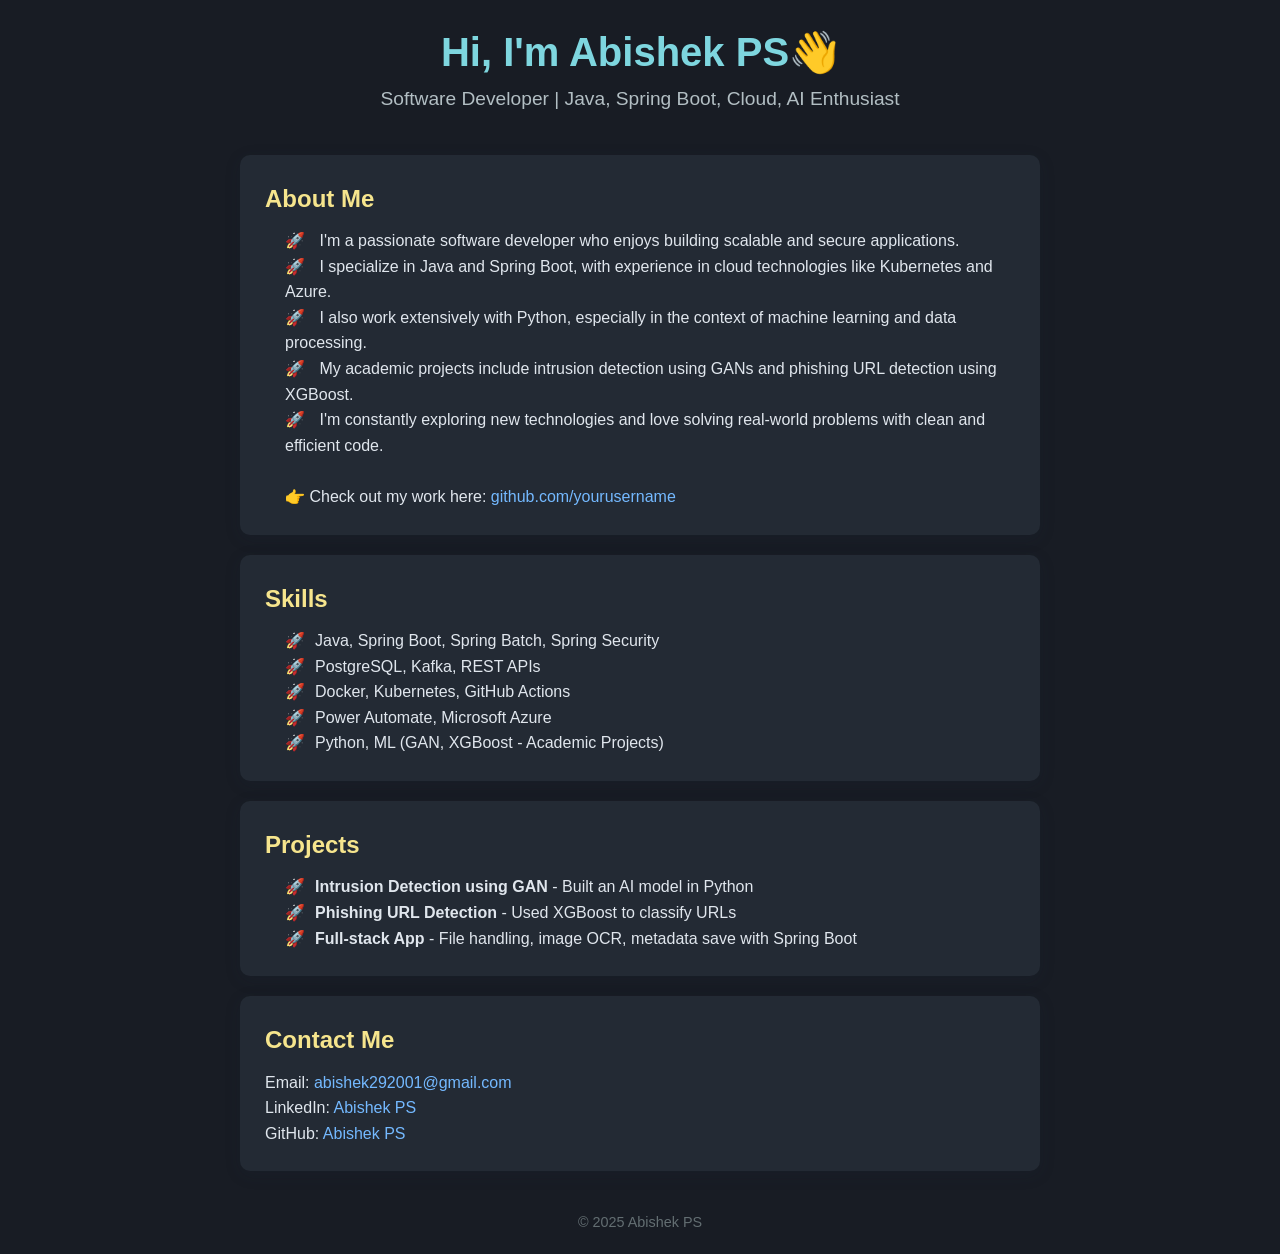
==== index.html @ 710e9ba1 "Moving to base dir" ====
<!DOCTYPE html>
<html lang="en">

<head>
	<meta charset="UTF-8" />
	<meta name="viewport" content="width=device-width, initial-scale=1.0" />
	<title>Abishek | Software Developer</title>
	<link rel="stylesheet" href="./css/styles.css" />
</head>

<body>

	<header>
		<h1>Hi, I'm Abishek PS👋</h1>
		<p>Software Developer | Java, Spring Boot, Cloud, AI Enthusiast</p>
	</header>

	<section class="about">
		<h2>About Me</h2>
		<p>
			<ul>
				<li>
					I'm a passionate software developer who enjoys building scalable and secure applications.
				</li>
				<li>
					I specialize in Java and Spring Boot, with experience in cloud technologies like Kubernetes and Azure.				
				</li>
				<li>
					I also work extensively with Python, especially in the context of machine learning and data processing.
				</li>
				<li>
					My academic projects include intrusion detection using GANs and phishing URL detection using XGBoost.
				</li>
				<li>
					I'm constantly exploring new technologies and love solving real-world problems with clean and efficient code.
				</li>
				<br>
				👉 Check out my work here:
				<a href="https://github.com/yourusername" target="_blank">github.com/yourusername</a>
			</ul>
		</p>
	</section>

	<section class="skills">
		<h2>Skills</h2>
		<ul>
			<li>Java, Spring Boot, Spring Batch, Spring Security</li>
			<li>PostgreSQL, Kafka, REST APIs</li>
			<li>Docker, Kubernetes, GitHub Actions</li>
			<li>Power Automate, Microsoft Azure</li>
			<li>Python, ML (GAN, XGBoost - Academic Projects)</li>
		</ul>
	</section>

	<section class="projects">
		<h2>Projects</h2>
		<ul>
			<li><strong>Intrusion Detection using GAN</strong> - Built an AI model in Python</li>
			<li><strong>Phishing URL Detection</strong> - Used XGBoost to classify URLs</li>
			<li><strong>Full-stack App</strong> - File handling, image OCR, metadata save with Spring Boot</li>
		</ul>
	</section>

	<section class="contact">
		<h2>Contact Me</h2>
		<p>Email: <a href="mailto:abishek292001@gmail.com">abishek292001@gmail.com</a></p>
		<p>LinkedIn: <a href="https://www.linkedin.com/in/abishek-ps-980902192/" target="_blank">Abishek PS</a></p>
		<p>GitHub: <a href="https://github.com/a2bshek" target="_blank">Abishek PS</a></p>
	</section>

	<footer>
		<p>&copy; 2025 Abishek PS</p>
	</footer>

	<script src="./js/main.js"></script>
</body>

</html>
---- css/styles.css ----
* {
  margin: 0;
  padding: 0;
  box-sizing: border-box;
}

body {
  font-family: 'Segoe UI', sans-serif;
  background: #181c24;
  color: #e0e6ed;
  line-height: 1.6;
  padding: 20px;
}

header {
  text-align: center;
  margin-bottom: 40px;
}

header h1 {
  font-size: 2.5rem;
  color: #7ed6df;
}

header p {
  font-size: 1.2rem;
  color: #b2bec3;
}

section {
  max-width: 800px;
  margin: 20px auto;
  background: #232a34;
  padding: 25px;
  border-radius: 10px;
  box-shadow: 0 4px 16px rgba(30,40,60,0.15);
}

h2 {
  color: #f6e58d;
  margin-bottom: 10px;
}

ul {
  list-style: none;
  padding-left: 20px;
}

ul li::before {
  content: "🚀";
  margin-right: 10px;
}

a {
  color: #74b9ff;
  text-decoration: none;
}

a:hover {
  text-decoration: underline;
  color: #ffeaa7;
}

footer {
  text-align: center;
  margin-top: 40px;
  font-size: 0.9rem;
  color: #636e72;
}
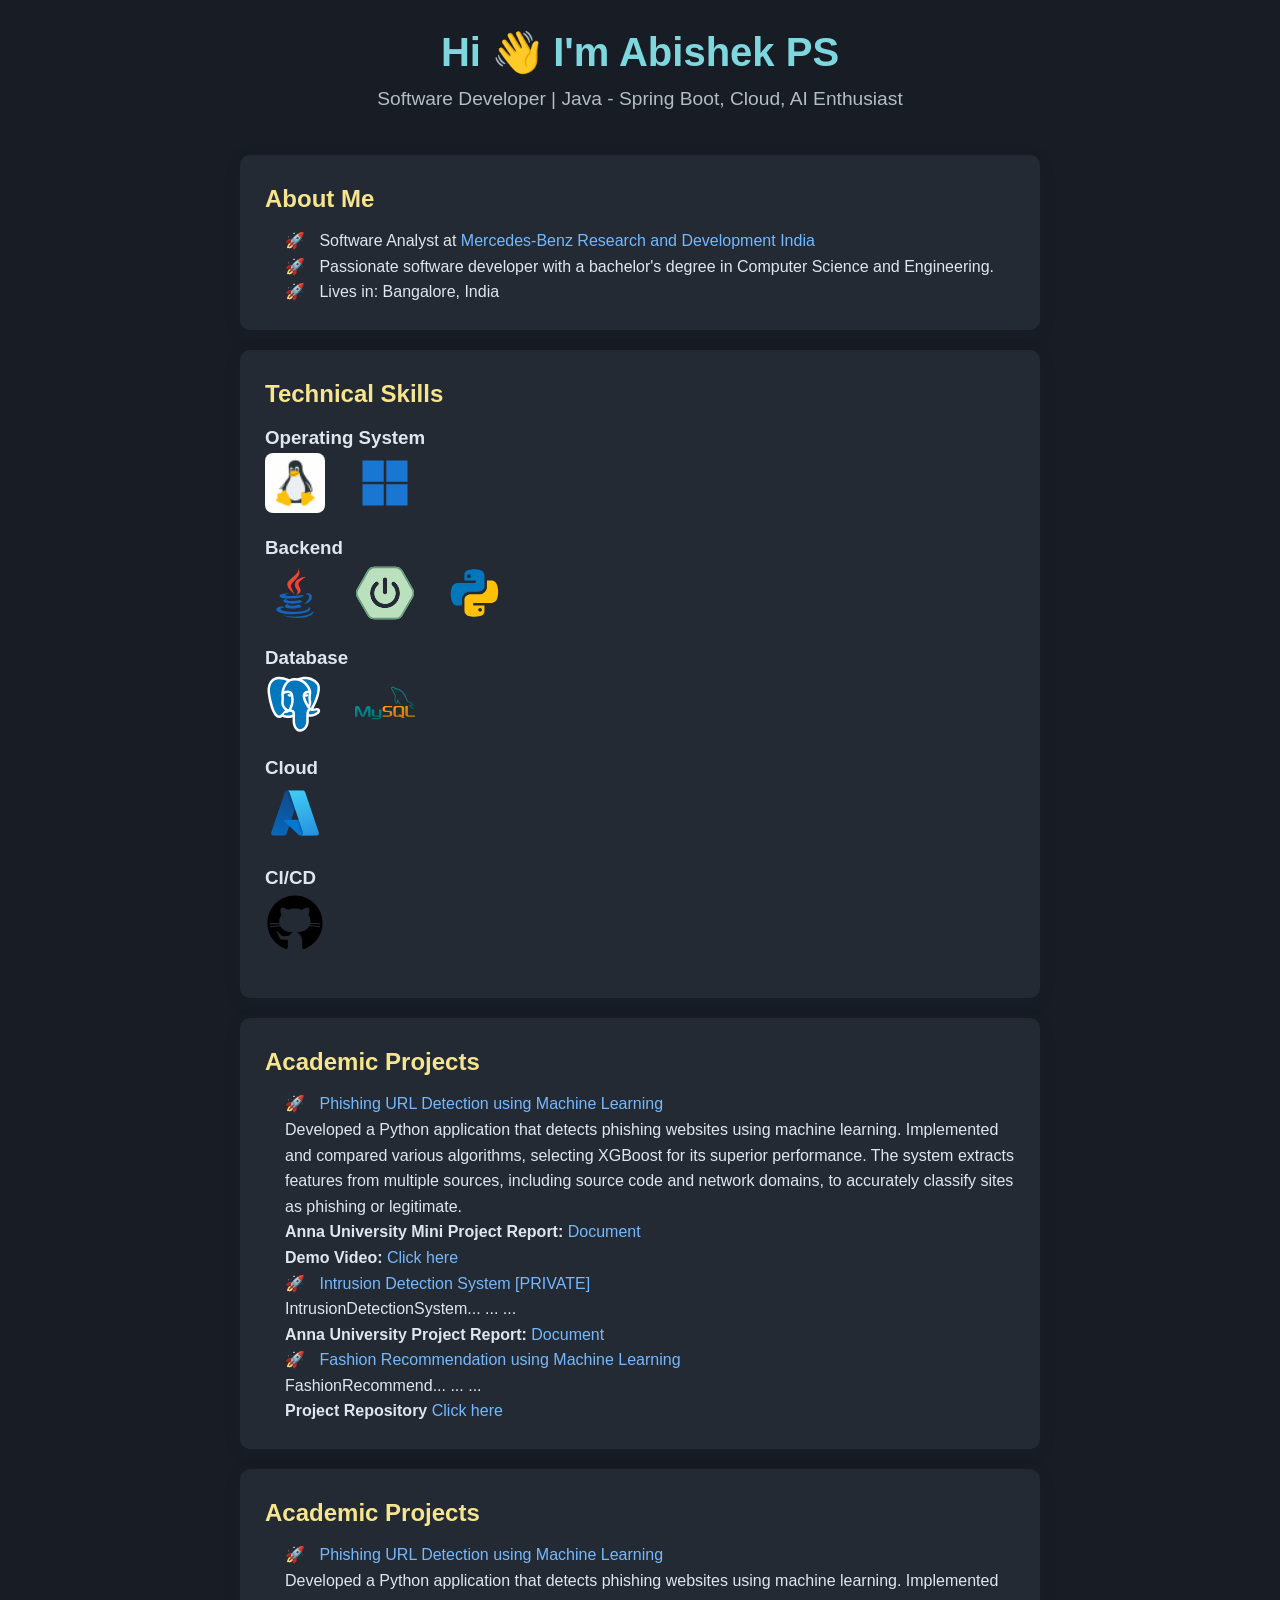
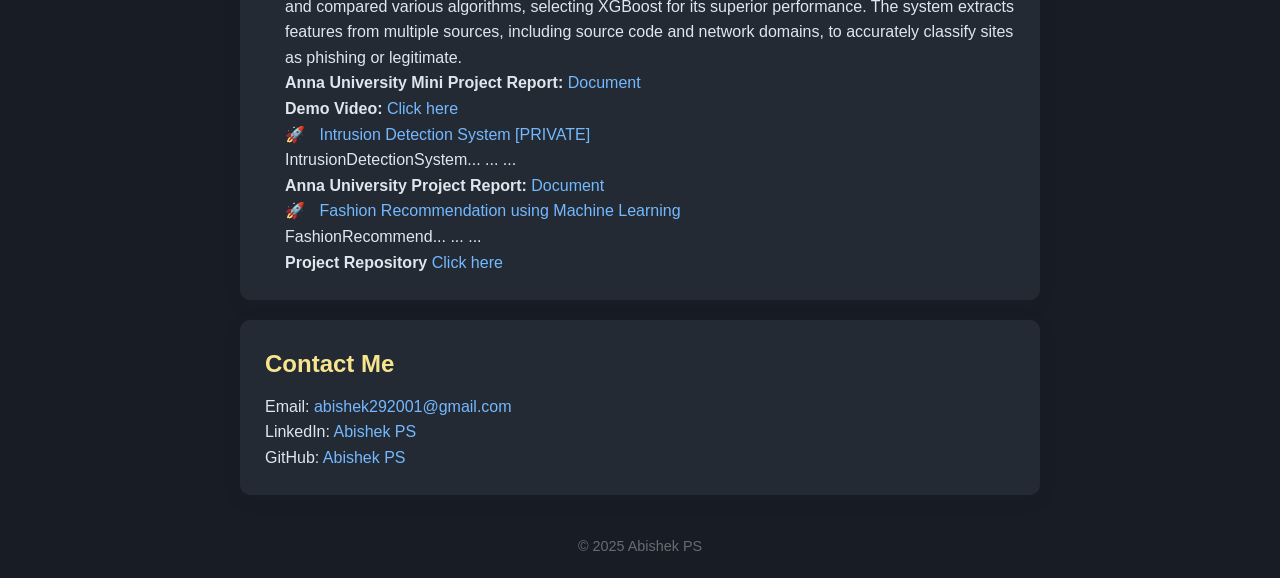
==== commit afc568a3: "Improced content" ====
--- a/index.html
+++ b/index.html
@@ -11,54 +11,149 @@
 <body>
 
 	<header>
-		<h1>Hi, I'm Abishek PS👋</h1>
-		<p>Software Developer | Java, Spring Boot, Cloud, AI Enthusiast</p>
+		<h1>Hi 👋 I'm Abishek PS</h1>
+		<p>Software Developer | Java - Spring Boot, Cloud, AI Enthusiast</p>
 	</header>
 
 	<section class="about">
 		<h2>About Me</h2>
 		<p>
-			<ul>
-				<li>
-					I'm a passionate software developer who enjoys building scalable and secure applications.
-				</li>
-				<li>
-					I specialize in Java and Spring Boot, with experience in cloud technologies like Kubernetes and Azure.				
-				</li>
-				<li>
-					I also work extensively with Python, especially in the context of machine learning and data processing.
-				</li>
-				<li>
-					My academic projects include intrusion detection using GANs and phishing URL detection using XGBoost.
-				</li>
-				<li>
-					I'm constantly exploring new technologies and love solving real-world problems with clean and efficient code.
-				</li>
-				<br>
-				👉 Check out my work here:
-				<a href="https://github.com/yourusername" target="_blank">github.com/yourusername</a>
-			</ul>
+		<ul>
+			<li>
+				Software Analyst at <a href="https://www.mbrdi.co.in/" target="_blank">Mercedes-Benz Research and Development India</a>
+			</li>
+			<li>
+				Passionate software developer with a bachelor's degree in Computer Science and Engineering.
+			</li>
+			<li>
+				Lives in: Bangalore, India
+			</li>
+		</ul>
 		</p>
 	</section>
 
 	<section class="skills">
-		<h2>Skills</h2>
-		<ul>
-			<li>Java, Spring Boot, Spring Batch, Spring Security</li>
-			<li>PostgreSQL, Kafka, REST APIs</li>
-			<li>Docker, Kubernetes, GitHub Actions</li>
-			<li>Power Automate, Microsoft Azure</li>
-			<li>Python, ML (GAN, XGBoost - Academic Projects)</li>
-		</ul>
+		<h2>Technical Skills</h2>
+		<div class="skills-logos">
+			<h3>Operating System</h3>
+			<div class="skills-row">
+				<img src="assets/logos/linux.gif" alt="Linux" title="Linux" />
+				<img src="assets/logos/windows.svg" alt="Windows" title="Windows" />
+			</div>
+			<h3>Backend</h3>
+			<div class="skills-row">
+				<img src="assets/logos/java.svg" alt="Java" title="Java" />
+				<img src="assets/logos/springbooot.svg" alt="Spring Boot" title="Spring Boot" />
+				<img src="assets/logos/python.svg" alt="Python" title="Python" />
+			</div>
+			<h3>Database</h3>
+			<div class="skills-row">
+				<img src="assets/logos/postgresql.svg" alt="Postgre SQL" title="Postgre SQL" />
+				<img src="assets/logos/mysql.svg" alt="My SQL" title="My SQL" />
+			</div>
+			<h3>Cloud</h3>
+			<div class="skills-row">
+				<img src="assets/logos/azure.svg" alt="Azure" title="Azure" />
+			</div>
+			<h3>CI/CD</h3>
+			<div class="skills-row">
+				<img src="assets/logos/github.svg" alt="Github Actions" title="Github Actions" />
+			</div>
+		</div>
 	</section>
 
 	<section class="projects">
-		<h2>Projects</h2>
-		<ul>
-			<li><strong>Intrusion Detection using GAN</strong> - Built an AI model in Python</li>
-			<li><strong>Phishing URL Detection</strong> - Used XGBoost to classify URLs</li>
-			<li><strong>Full-stack App</strong> - File handling, image OCR, metadata save with Spring Boot</li>
-		</ul>
+		<h2>Academic Projects</h2>
+		<div class="projects-list">
+			<ul>
+				<li>
+					<a href="https://github.com/a2bshek/PhishingURLDetection">Phishing URL Detection using Machine Learning</a>
+				</li>
+				<p>Developed a Python application that detects phishing websites using machine learning.
+					Implemented and compared various algorithms, selecting XGBoost for its superior performance.
+					The system extracts features from multiple sources, including source code and network domains,
+					to accurately classify sites as phishing or legitimate.
+				</p>
+				<p>
+					<b>Anna University Mini Project Report:</b> 
+					<a href="https://github.com/a2bshek/PhishingURLDetection/blob/main/Report.pdf" target="_blank">Document</a>
+				</p>
+				<p>
+					<b>Demo Video:</b> 
+					<a href="" target="_blank">Click here</a>
+				</p>
+				
+				<li>
+					<a href="https://github.com/a2bshek/IntrusionDetectionSystem">Intrusion Detection System [PRIVATE]</a>
+				</li>
+				<p>IntrusionDetectionSystem... ... ...
+				</p>
+				<p>
+					<b>Anna University Project Report:</b> 
+					<a href="" target="_blank">Document</a>
+				</p>
+				
+
+				<li>
+					<a href="https://github.com/a2bshek/PhishingURLDetection">Fashion Recommendation using Machine Learning</a>
+				</li>
+				<p>
+					FashionRecommend... ... ...
+				</p>
+				<p>
+					<b>Project Repository</b> 
+					<a href="https://github.com/a2bshek/FashionRecommend" target="_blank">Click here</a>
+				</p>
+
+			</ul>
+		</div>
+	</section>
+	
+	<section class="projects">
+		<h2>Academic Projects</h2>
+		<div class="projects-list">
+			<ul>
+				<li>
+					<a href="https://github.com/a2bshek/PhishingURLDetection">Phishing URL Detection using Machine Learning</a>
+				</li>
+				<p>Developed a Python application that detects phishing websites using machine learning.
+					Implemented and compared various algorithms, selecting XGBoost for its superior performance.
+					The system extracts features from multiple sources, including source code and network domains,
+					to accurately classify sites as phishing or legitimate.
+				</p>
+				<p>
+					<b>Anna University Mini Project Report:</b> 
+					<a href="https://github.com/a2bshek/PhishingURLDetection/blob/main/Report.pdf" target="_blank">Document</a>
+				</p>
+				<p>
+					<b>Demo Video:</b> 
+					<a href="" target="_blank">Click here</a>
+				</p>
+				
+				<li>
+					<a href="https://github.com/a2bshek/IntrusionDetectionSystem">Intrusion Detection System [PRIVATE]</a>
+				</li>
+				<p>IntrusionDetectionSystem... ... ...
+				</p>
+				<p>
+					<b>Anna University Project Report:</b> 
+					<a href="" target="_blank">Document</a>
+				</p>
+				
+
+				<li>
+					<a href="https://github.com/a2bshek/PhishingURLDetection">Fashion Recommendation using Machine Learning</a>
+				</li>
+				<p>
+					FashionRecommend... ... ...
+				</p>
+				<p>
+					<b>Project Repository</b> 
+					<a href="https://github.com/a2bshek/FashionRecommend" target="_blank">Click here</a>
+				</p>
+
+			</ul>
+		</div>
 	</section>
 
 	<section class="contact">
--- a/css/styles.css
+++ b/css/styles.css
@@ -67,3 +67,25 @@
   font-size: 0.9rem;
   color: #636e72;
 }
+
+.skills-logos img {
+    margin: 0 10px 10px 0;
+    vertical-align: middle;
+}
+
+.skills-row {
+    display: flex;
+    gap: 20px;
+    margin-bottom: 10px;
+    align-items: center;
+}
+.skills-row img {
+    transition: transform 0.2s, box-shadow 0.2s;
+    cursor: pointer;
+    border-radius: 8px;
+    height: 60px;
+}
+.skills-row img:hover {
+    transform: scale(1.15);
+    box-shadow: 0 4px 16px rgba(0,0,0,0.15);
+}
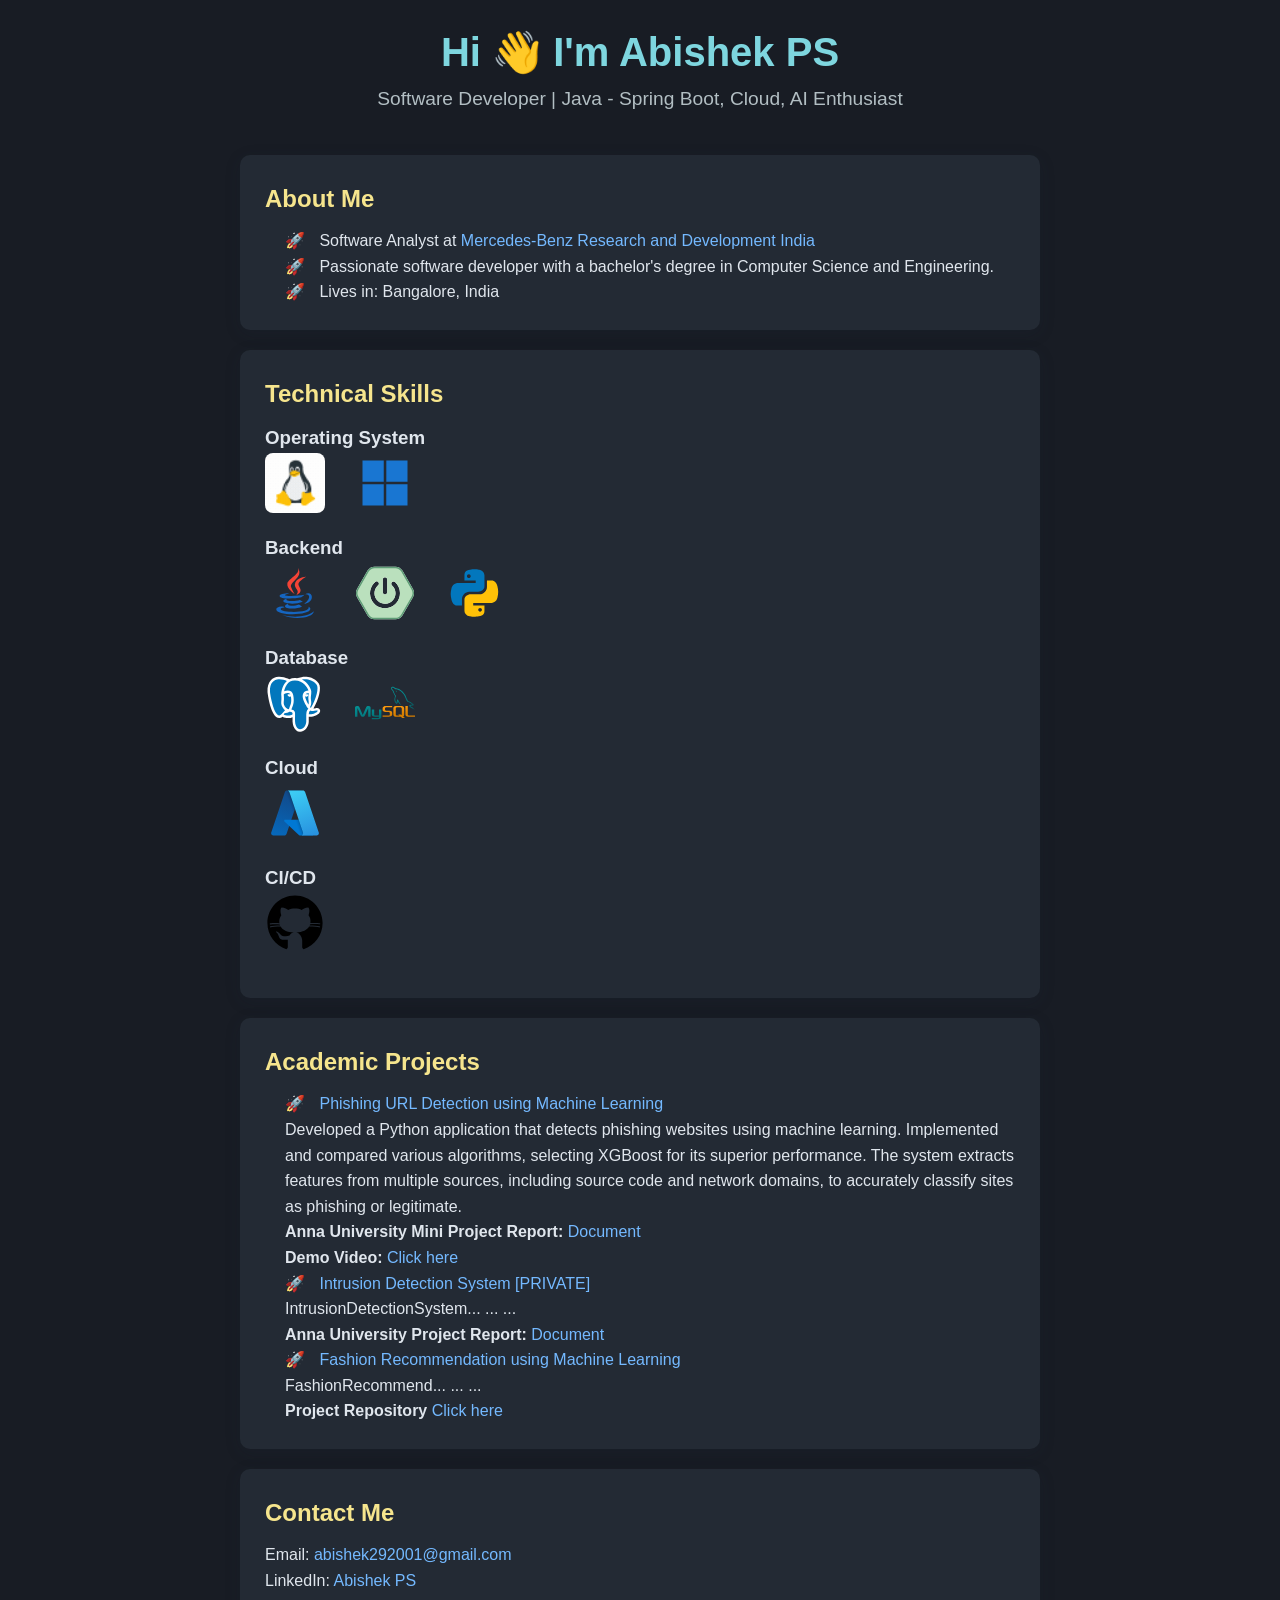
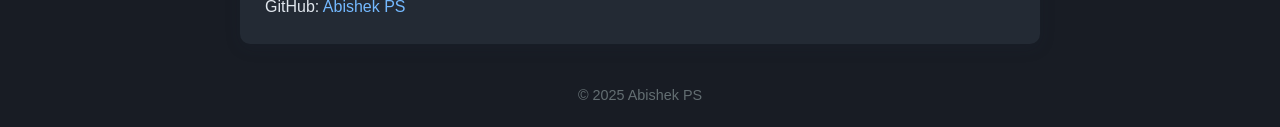
==== commit db6a0545: "Removing duplicated fields" ====
--- a/index.html
+++ b/index.html
@@ -108,53 +108,6 @@
 			</ul>
 		</div>
 	</section>
-	
-	<section class="projects">
-		<h2>Academic Projects</h2>
-		<div class="projects-list">
-			<ul>
-				<li>
-					<a href="https://github.com/a2bshek/PhishingURLDetection">Phishing URL Detection using Machine Learning</a>
-				</li>
-				<p>Developed a Python application that detects phishing websites using machine learning.
-					Implemented and compared various algorithms, selecting XGBoost for its superior performance.
-					The system extracts features from multiple sources, including source code and network domains,
-					to accurately classify sites as phishing or legitimate.
-				</p>
-				<p>
-					<b>Anna University Mini Project Report:</b> 
-					<a href="https://github.com/a2bshek/PhishingURLDetection/blob/main/Report.pdf" target="_blank">Document</a>
-				</p>
-				<p>
-					<b>Demo Video:</b> 
-					<a href="" target="_blank">Click here</a>
-				</p>
-				
-				<li>
-					<a href="https://github.com/a2bshek/IntrusionDetectionSystem">Intrusion Detection System [PRIVATE]</a>
-				</li>
-				<p>IntrusionDetectionSystem... ... ...
-				</p>
-				<p>
-					<b>Anna University Project Report:</b> 
-					<a href="" target="_blank">Document</a>
-				</p>
-				
-
-				<li>
-					<a href="https://github.com/a2bshek/PhishingURLDetection">Fashion Recommendation using Machine Learning</a>
-				</li>
-				<p>
-					FashionRecommend... ... ...
-				</p>
-				<p>
-					<b>Project Repository</b> 
-					<a href="https://github.com/a2bshek/FashionRecommend" target="_blank">Click here</a>
-				</p>
-
-			</ul>
-		</div>
-	</section>
 
 	<section class="contact">
 		<h2>Contact Me</h2>
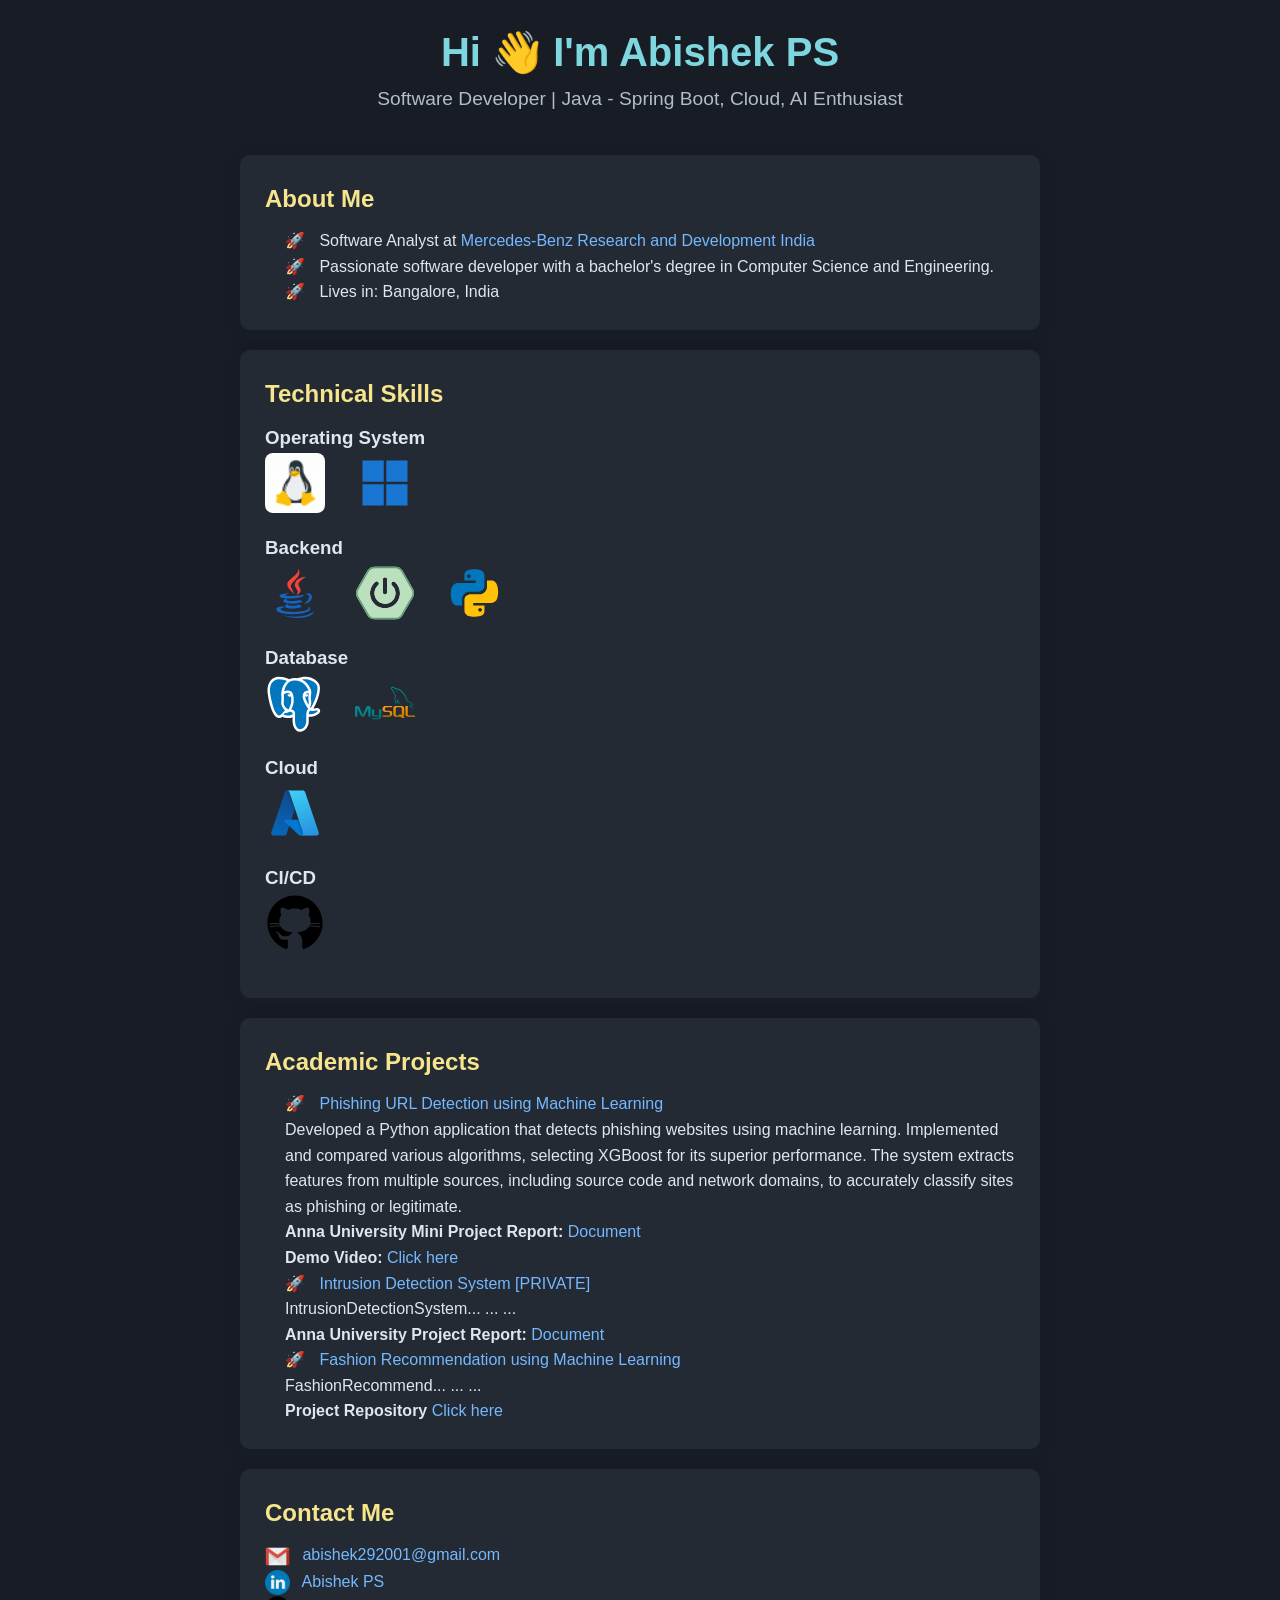
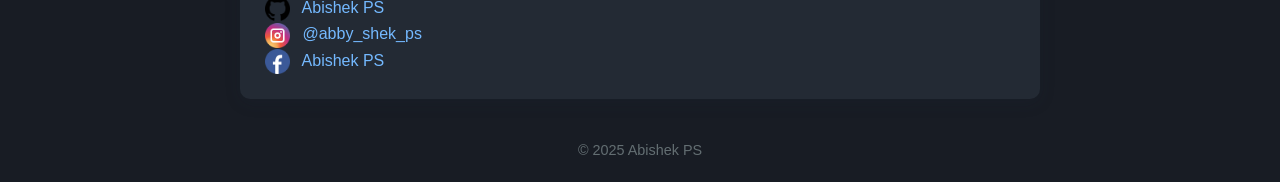
==== commit a126281f: "Adding social media handles" ====
--- a/index.html
+++ b/index.html
@@ -111,9 +111,25 @@
 
 	<section class="contact">
 		<h2>Contact Me</h2>
-		<p>Email: <a href="mailto:abishek292001@gmail.com">abishek292001@gmail.com</a></p>
-		<p>LinkedIn: <a href="https://www.linkedin.com/in/abishek-ps-980902192/" target="_blank">Abishek PS</a></p>
-		<p>GitHub: <a href="https://github.com/a2bshek" target="_blank">Abishek PS</a></p>
+		<p>
+			<img src="assets/logos/gmail.ico" alt="Email" title="Email">
+			<a href="mailto:abishek292001@gmail.com">abishek292001@gmail.com</a>
+		</p>
+		<p>
+			<img src="assets/logos/linkedin.ico" alt="Linkedin" title="Linkedin"> 
+			<a href="https://www.linkedin.com/in/abishek-ps-980902192/" target="_blank">Abishek PS</a>
+		</p>
+		<p> 
+			<img src="assets/logos/git.ico" alt="Github" title="Github"> 
+			<a href="https://github.com/a2bshek" target="_blank">Abishek PS</a>
+		</p>
+		<p>
+			<img src="assets/logos/insta.ico" alt="Instagram" title="Instagram"> 
+			<a href="https://www.instagram.com/a2bshek/" target="_blank">@abby_shek_ps</a>
+		</p>
+		<p>
+			<img src="assets/logos/fb.ico" alt="Facebook" title="Facebook"> 
+			<a href="https://www.facebook.com/abishek.ps.7" target="_blank">Abishek PS</a></p>
 	</section>
 
 	<footer>
--- a/css/styles.css
+++ b/css/styles.css
@@ -88,4 +88,10 @@
 .skills-row img:hover {
     transform: scale(1.15);
     box-shadow: 0 4px 16px rgba(0,0,0,0.15);
+}
+.contact img {
+    height: 25px;
+    width: 25px;
+    vertical-align: middle;
+    margin-right: 8px;
 }
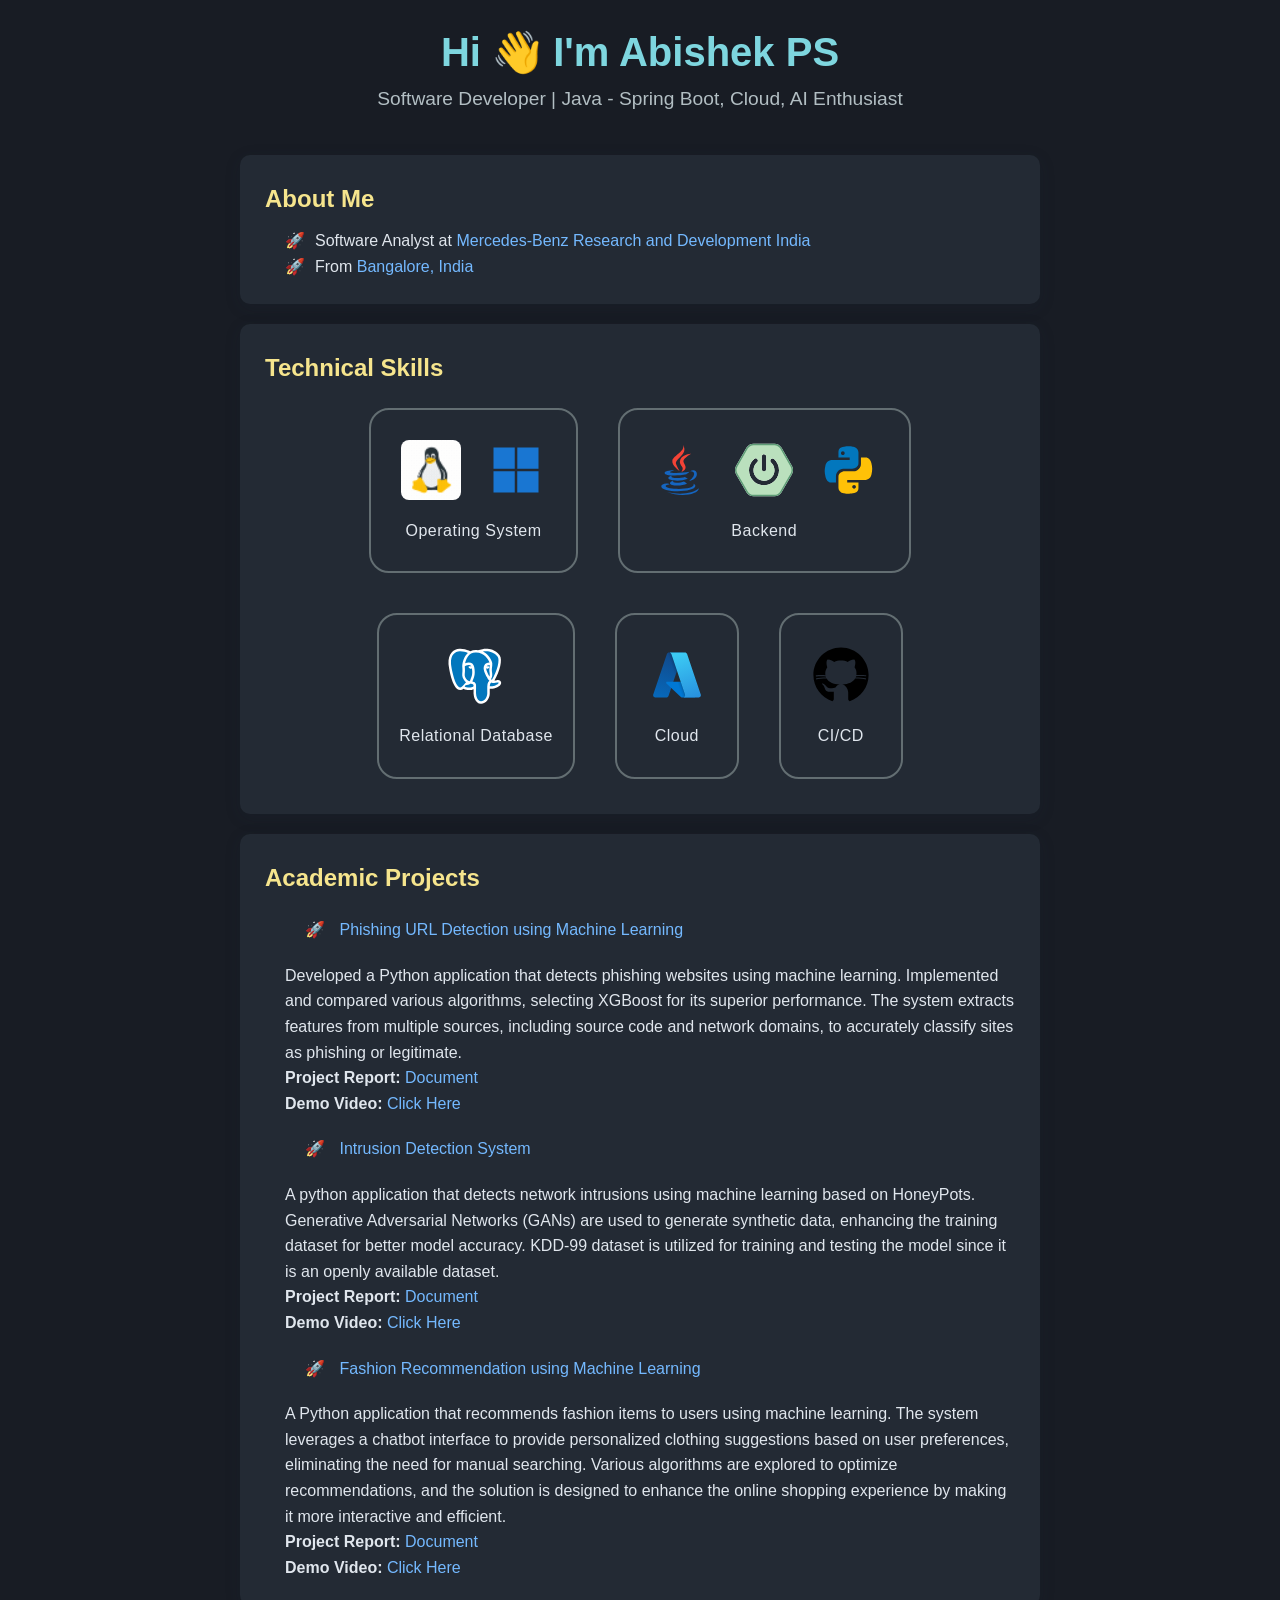
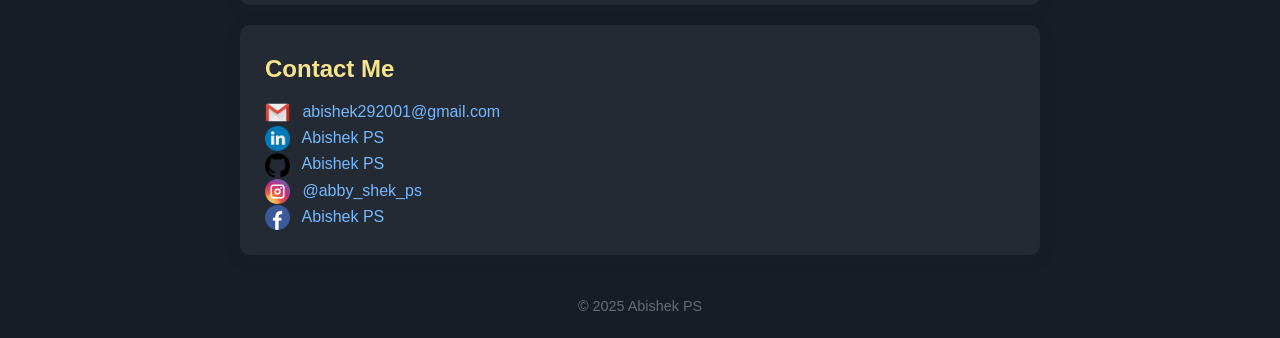
==== commit 641c7937: "Adding more Projects" ====
--- a/index.html
+++ b/index.html
@@ -18,46 +18,48 @@
 	<section class="about">
 		<h2>About Me</h2>
 		<p>
-		<ul>
-			<li>
-				Software Analyst at <a href="https://www.mbrdi.co.in/" target="_blank">Mercedes-Benz Research and Development India</a>
-			</li>
-			<li>
-				Passionate software developer with a bachelor's degree in Computer Science and Engineering.
-			</li>
-			<li>
-				Lives in: Bangalore, India
-			</li>
-		</ul>
+			<ul>
+				<li>Software Analyst at <a href="https://www.mbrdi.co.in/" target="_blank">Mercedes-Benz Research and Development India</a></li>
+				<li>From <a href="https://maps.app.goo.gl/zx8NPSA3ckAKfrfv7" target="_blank">Bangalore, India</a></li>
+			</ul>
 		</p>
 	</section>
 
 	<section class="skills">
 		<h2>Technical Skills</h2>
-		<div class="skills-logos">
-			<h3>Operating System</h3>
-			<div class="skills-row">
-				<img src="assets/logos/linux.gif" alt="Linux" title="Linux" />
-				<img src="assets/logos/windows.svg" alt="Windows" title="Windows" />
+		<div class="skill-container">
+			<div class="skills-field">
+				<div class="skill-icon">
+					<img src="assets/logos/linux.gif" alt="Linux" title="Linux" />
+					<img src="assets/logos/windows.svg" alt="Windows" title="Windows" />
+				</div>
+				<div class="skill-caption">Operating System</div>
 			</div>
-			<h3>Backend</h3>
-			<div class="skills-row">
-				<img src="assets/logos/java.svg" alt="Java" title="Java" />
-				<img src="assets/logos/springbooot.svg" alt="Spring Boot" title="Spring Boot" />
-				<img src="assets/logos/python.svg" alt="Python" title="Python" />
+			<div class="skills-field">
+				<div class="skill-icon">
+					<img src="assets/logos/java.svg" alt="Java" title="Java" />
+					<img src="assets/logos/springbooot.svg" alt="Spring Boot" title="Spring Boot" />
+					<img src="assets/logos/python.svg" alt="Python" title="Python" />
+				</div>
+				<div class="skill-caption">Backend</div>
 			</div>
-			<h3>Database</h3>
-			<div class="skills-row">
-				<img src="assets/logos/postgresql.svg" alt="Postgre SQL" title="Postgre SQL" />
-				<img src="assets/logos/mysql.svg" alt="My SQL" title="My SQL" />
+			<div class="skills-field">
+				<div class="skill-icon">
+					<img src="assets/logos/postgresql.svg" alt="Postgre SQL" title="Postgre SQL" />
+				</div>
+				<div class="skill-caption">Relational Database</div>
 			</div>
-			<h3>Cloud</h3>
-			<div class="skills-row">
-				<img src="assets/logos/azure.svg" alt="Azure" title="Azure" />
+			<div class="skills-field">
+				<div class="skill-icon">
+					<img src="assets/logos/azure.svg" alt="Azure" title="Azure" />
+				</div>
+				<div class="skill-caption">Cloud</div>
 			</div>
-			<h3>CI/CD</h3>
-			<div class="skills-row">
-				<img src="assets/logos/github.svg" alt="Github Actions" title="Github Actions" />
+			<div class="skills-field">
+				<div class="skill-icon">
+					<img src="assets/logos/github.svg" alt="Github Actions" title="Github Actions" />
+				</div>
+				<div class="skill-caption">CI/CD</div>
 			</div>
 		</div>
 	</section>
@@ -67,42 +69,57 @@
 		<div class="projects-list">
 			<ul>
 				<li>
-					<a href="https://github.com/a2bshek/PhishingURLDetection">Phishing URL Detection using Machine Learning</a>
+					<a href="https://github.com/a2bshek/PhishingURLDetection" target="_blank">Phishing URL Detection using Machine Learning</a>
 				</li>
-				<p>Developed a Python application that detects phishing websites using machine learning.
+				<p>
+					Developed a Python application that detects phishing websites using machine learning.
 					Implemented and compared various algorithms, selecting XGBoost for its superior performance.
 					The system extracts features from multiple sources, including source code and network domains,
 					to accurately classify sites as phishing or legitimate.
 				</p>
 				<p>
-					<b>Anna University Mini Project Report:</b> 
+					<b>Project Report:</b> 
 					<a href="https://github.com/a2bshek/PhishingURLDetection/blob/main/Report.pdf" target="_blank">Document</a>
+					<p>
+						<b>Demo Video:</b> 
+						<a href="https://drive.google.com/file/d/1BKAnWlC85JiC_gxzHKaDoGjY8PcQy3mh/view?usp=drive_link" target="_blank">Click Here</a>
+					</p>
+				</p>
+				
+				<li>
+					<a href="https://github.com/a2bshek/IntrusionDetectionSystem" target="_blank">Intrusion Detection System</a>
+				</li>
+				<p>
+					A python application that detects network intrusions using machine learning based on HoneyPots.
+					Generative Adversarial Networks (GANs) are used to generate synthetic data, enhancing the training dataset
+					for better model accuracy. KDD-99 dataset is utilized for training and testing the model since it is an
+					openly available dataset.
+				</p>
+				<p>
+					<b>Project Report:</b> 
+					<a href="https://github.com/a2bshek/IntrusionDetectionSystem/blob/main/AUReport-Doc.pdf" target="_blank">Document</a>
 				</p>
 				<p>
 					<b>Demo Video:</b> 
-					<a href="" target="_blank">Click here</a>
+					<a href="https://drive.google.com/file/d/1xsE-fjYKXnjKnzmkUndthRN1_aafAyBu/view?usp=drive_link" target="_blank">Click Here</a>
 				</p>
-				
+
 				<li>
-					<a href="https://github.com/a2bshek/IntrusionDetectionSystem">Intrusion Detection System [PRIVATE]</a>
+					<a href="https://github.com/a2bshek/FashionRecommend" target="_blank">Fashion Recommendation using Machine Learning</a>
 				</li>
-				<p>IntrusionDetectionSystem... ... ...
+				<p>
+					A Python application that recommends fashion items to users using machine learning. The system leverages 
+					a chatbot interface to provide personalized clothing suggestions based on user preferences, eliminating 
+					the need for manual searching. Various algorithms are explored to optimize recommendations, and the 
+					solution is designed to enhance the online shopping experience by making it more interactive and efficient.
 				</p>
 				<p>
-					<b>Anna University Project Report:</b> 
-					<a href="" target="_blank">Document</a>
-				</p>
-				
-
-				<li>
-					<a href="https://github.com/a2bshek/PhishingURLDetection">Fashion Recommendation using Machine Learning</a>
-				</li>
-				<p>
-					FashionRecommend... ... ...
+					<b>Project Report:</b> 
+					<a href="https://github.com/a2bshek/FashionRecommend/blob/main/Project%20Report.pdf" target="_blank">Document</a>
 				</p>
 				<p>
-					<b>Project Repository</b> 
-					<a href="https://github.com/a2bshek/FashionRecommend" target="_blank">Click here</a>
+					<b>Demo Video:</b> 
+					<a href="https://drive.google.com/file/d/1lDoBSLsHTNeUO44dwWyhBWUUPq3ggrjB/view?usp=drive_link" target="_blank">Click Here</a>
 				</p>
 
 			</ul>
@@ -113,7 +130,7 @@
 		<h2>Contact Me</h2>
 		<p>
 			<img src="assets/logos/gmail.ico" alt="Email" title="Email">
-			<a href="mailto:abishek292001@gmail.com">abishek292001@gmail.com</a>
+			<a href="mailto:abishek292001@gmail.com" target="_blank">abishek292001@gmail.com</a>
 		</p>
 		<p>
 			<img src="assets/logos/linkedin.ico" alt="Linkedin" title="Linkedin"> 
--- a/css/styles.css
+++ b/css/styles.css
@@ -54,6 +54,7 @@
 a {
   color: #74b9ff;
   text-decoration: none;
+  cursor:alias;
 }
 
 a:hover {
@@ -68,30 +69,55 @@
   color: #636e72;
 }
 
-.skills-logos img {
-    margin: 0 10px 10px 0;
-    vertical-align: middle;
+.skill-container {
+  display: flex;
+  flex-wrap: wrap;
+  justify-content: center;
+  gap: 20px;
 }
 
-.skills-row {
-    display: flex;
-    gap: 20px;
-    margin-bottom: 10px;
-    align-items: center;
+.skills-field {
+  display: flex;
+  flex-direction: column;
+  align-items: center;
+  border: #636e72 2px solid;
+  border-radius: 20px;
+  width: auto;
+  padding: 20px;
+  margin: 10px;
+  background: #232a34;
 }
-.skills-row img {
-    transition: transform 0.2s, box-shadow 0.2s;
-    cursor: pointer;
-    border-radius: 8px;
-    height: 60px;
+
+.skill-icon img {
+  margin: 10px 10px 10px 10px;
+  vertical-align: middle;
+  transition: transform 0.2s, box-shadow 0.2s;
+  cursor: pointer;
+  border-radius: 8px;
+  height: 60px;
+  width: 60px;
 }
-.skills-row img:hover {
-    transform: scale(1.15);
-    box-shadow: 0 4px 16px rgba(0,0,0,0.15);
+.skill-icon img:hover {
+  transform: scale(1.15);
+  box-shadow: 0 4px 16px rgba(0,0,0,0.15);
 }
+.skill-caption {
+  margin-top: 8px;
+  margin-bottom: 8px;
+  font-size: 1rem;
+  color: #e0e6ed;
+  text-align: center;
+  font-weight: 500;
+  letter-spacing: 0.5px;
+}
+
 .contact img {
-    height: 25px;
-    width: 25px;
-    vertical-align: middle;
-    margin-right: 8px;
+  height: 25px;
+  width: 25px;
+  vertical-align: middle;
+  margin-right: 8px;
+}
+
+.projects li {
+  margin: 20px;
 }
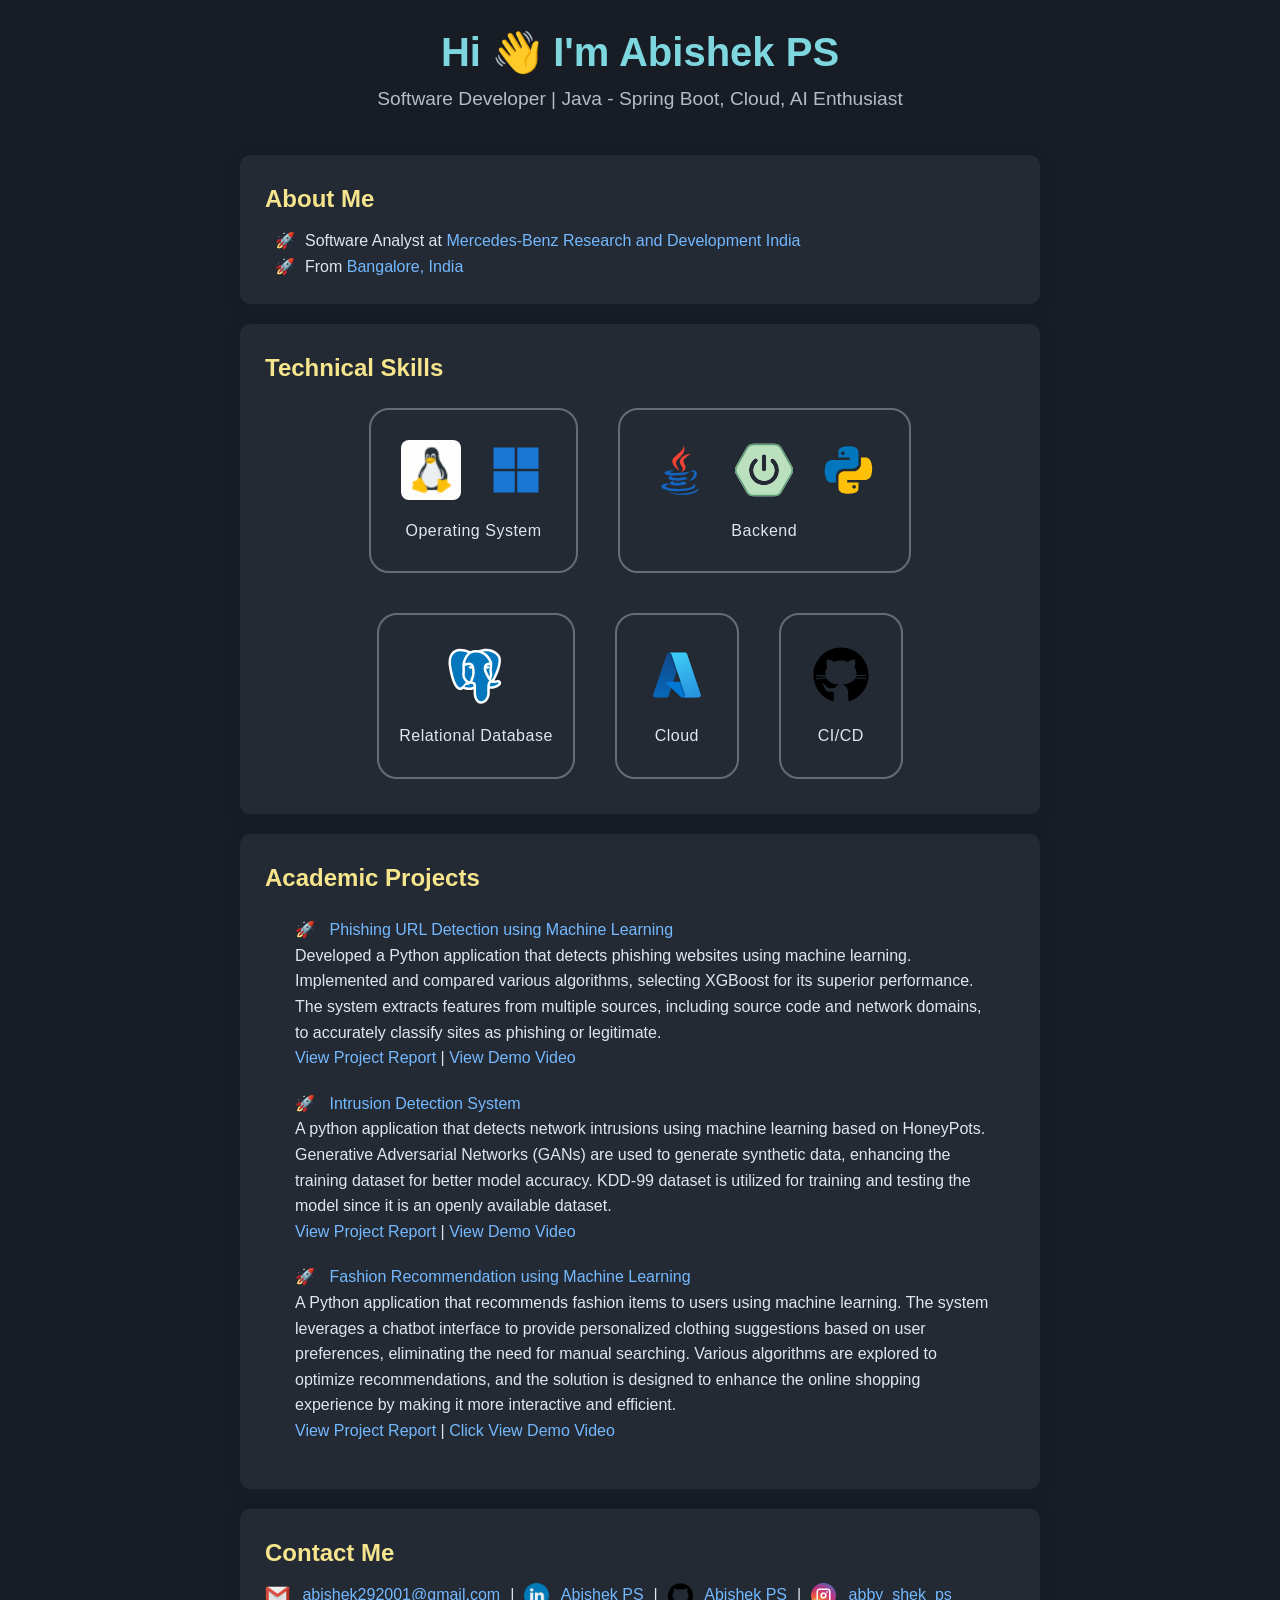
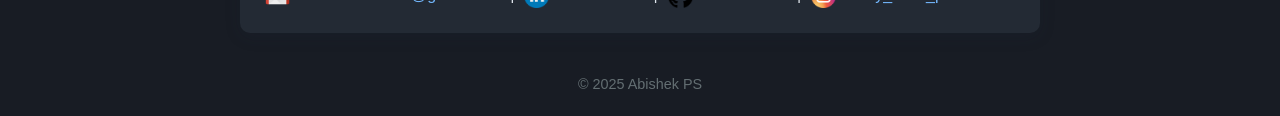
==== commit 16d75363: "Improving design" ====
--- a/index.html
+++ b/index.html
@@ -70,57 +70,45 @@
 			<ul>
 				<li>
 					<a href="https://github.com/a2bshek/PhishingURLDetection" target="_blank">Phishing URL Detection using Machine Learning</a>
+					<p>
+						Developed a Python application that detects phishing websites using machine learning.
+						Implemented and compared various algorithms, selecting XGBoost for its superior performance.
+						The system extracts features from multiple sources, including source code and network domains,
+						to accurately classify sites as phishing or legitimate.
+					</p>
+					<p>
+						<a href="https://github.com/a2bshek/PhishingURLDetection/blob/main/Report.pdf" target="_blank">View Project Report</a> |
+						<a href="https://drive.google.com/file/d/1BKAnWlC85JiC_gxzHKaDoGjY8PcQy3mh/view?usp=drive_link" target="_blank">View Demo Video</a>
+					</p>
 				</li>
-				<p>
-					Developed a Python application that detects phishing websites using machine learning.
-					Implemented and compared various algorithms, selecting XGBoost for its superior performance.
-					The system extracts features from multiple sources, including source code and network domains,
-					to accurately classify sites as phishing or legitimate.
-				</p>
-				<p>
-					<b>Project Report:</b> 
-					<a href="https://github.com/a2bshek/PhishingURLDetection/blob/main/Report.pdf" target="_blank">Document</a>
-					<p>
-						<b>Demo Video:</b> 
-						<a href="https://drive.google.com/file/d/1BKAnWlC85JiC_gxzHKaDoGjY8PcQy3mh/view?usp=drive_link" target="_blank">Click Here</a>
-					</p>
-				</p>
 				
 				<li>
 					<a href="https://github.com/a2bshek/IntrusionDetectionSystem" target="_blank">Intrusion Detection System</a>
+					<p>
+						A python application that detects network intrusions using machine learning based on HoneyPots.
+						Generative Adversarial Networks (GANs) are used to generate synthetic data, enhancing the training dataset
+						for better model accuracy. KDD-99 dataset is utilized for training and testing the model since it is an
+						openly available dataset.
+					</p>
+					<p>
+						<a href="https://github.com/a2bshek/IntrusionDetectionSystem/blob/main/AUReport-Doc.pdf" target="_blank">View Project Report</a> |
+						<a href="https://drive.google.com/file/d/1xsE-fjYKXnjKnzmkUndthRN1_aafAyBu/view?usp=drive_link" target="_blank">View Demo Video</a>
+					</p>
 				</li>
-				<p>
-					A python application that detects network intrusions using machine learning based on HoneyPots.
-					Generative Adversarial Networks (GANs) are used to generate synthetic data, enhancing the training dataset
-					for better model accuracy. KDD-99 dataset is utilized for training and testing the model since it is an
-					openly available dataset.
-				</p>
-				<p>
-					<b>Project Report:</b> 
-					<a href="https://github.com/a2bshek/IntrusionDetectionSystem/blob/main/AUReport-Doc.pdf" target="_blank">Document</a>
-				</p>
-				<p>
-					<b>Demo Video:</b> 
-					<a href="https://drive.google.com/file/d/1xsE-fjYKXnjKnzmkUndthRN1_aafAyBu/view?usp=drive_link" target="_blank">Click Here</a>
-				</p>
 
 				<li>
 					<a href="https://github.com/a2bshek/FashionRecommend" target="_blank">Fashion Recommendation using Machine Learning</a>
+					<p>
+						A Python application that recommends fashion items to users using machine learning. The system leverages 
+						a chatbot interface to provide personalized clothing suggestions based on user preferences, eliminating 
+						the need for manual searching. Various algorithms are explored to optimize recommendations, and the 
+						solution is designed to enhance the online shopping experience by making it more interactive and efficient.
+					</p>
+					<p>
+						<a href="https://github.com/a2bshek/FashionRecommend/blob/main/Project%20Report.pdf" target="_blank">View Project Report</a> |
+						<a href="https://drive.google.com/file/d/1lDoBSLsHTNeUO44dwWyhBWUUPq3ggrjB/view?usp=drive_link" target="_blank">Click View Demo Video</a>
+					</p>
 				</li>
-				<p>
-					A Python application that recommends fashion items to users using machine learning. The system leverages 
-					a chatbot interface to provide personalized clothing suggestions based on user preferences, eliminating 
-					the need for manual searching. Various algorithms are explored to optimize recommendations, and the 
-					solution is designed to enhance the online shopping experience by making it more interactive and efficient.
-				</p>
-				<p>
-					<b>Project Report:</b> 
-					<a href="https://github.com/a2bshek/FashionRecommend/blob/main/Project%20Report.pdf" target="_blank">Document</a>
-				</p>
-				<p>
-					<b>Demo Video:</b> 
-					<a href="https://drive.google.com/file/d/1lDoBSLsHTNeUO44dwWyhBWUUPq3ggrjB/view?usp=drive_link" target="_blank">Click Here</a>
-				</p>
 
 			</ul>
 		</div>
@@ -128,29 +116,28 @@
 
 	<section class="contact">
 		<h2>Contact Me</h2>
-		<p>
-			<img src="assets/logos/gmail.ico" alt="Email" title="Email">
-			<a href="mailto:abishek292001@gmail.com" target="_blank">abishek292001@gmail.com</a>
-		</p>
-		<p>
-			<img src="assets/logos/linkedin.ico" alt="Linkedin" title="Linkedin"> 
-			<a href="https://www.linkedin.com/in/abishek-ps-980902192/" target="_blank">Abishek PS</a>
-		</p>
-		<p> 
-			<img src="assets/logos/git.ico" alt="Github" title="Github"> 
-			<a href="https://github.com/a2bshek" target="_blank">Abishek PS</a>
-		</p>
-		<p>
-			<img src="assets/logos/insta.ico" alt="Instagram" title="Instagram"> 
-			<a href="https://www.instagram.com/a2bshek/" target="_blank">@abby_shek_ps</a>
-		</p>
-		<p>
-			<img src="assets/logos/fb.ico" alt="Facebook" title="Facebook"> 
-			<a href="https://www.facebook.com/abishek.ps.7" target="_blank">Abishek PS</a></p>
+		<div class="contact-container">
+			<a href="mailto:abishek292001@gmail.com" target="_blank">
+				<img src="assets/logos/gmail.ico" alt="Email" title="Email">
+				abishek292001@gmail.com
+			</a> |
+			<a href="https://www.linkedin.com/in/abishek-ps-980902192/" target="_blank">
+				<img src="assets/logos/linkedin.ico" alt="Linkedin" title="Linkedin"> 
+				Abishek PS
+			</a> |
+			<a href="https://github.com/a2bshek" target="_blank">
+				<img src="assets/logos/git.ico" alt="Github" title="Github"> 
+				Abishek PS
+			</a> |
+			<a href="https://www.instagram.com/a2bshek/" target="_blank">
+				<img src="assets/logos/insta.ico" alt="Instagram" title="Instagram"> 
+				abby_shek_ps
+			</a>
+		</div>
 	</section>
-
-	<footer>
-		<p>&copy; 2025 Abishek PS</p>
+		
+		<footer>
+			<p>&copy; 2025 Abishek PS</p>
 	</footer>
 
 	<script src="./js/main.js"></script>
--- a/css/styles.css
+++ b/css/styles.css
@@ -43,7 +43,7 @@
 
 ul {
   list-style: none;
-  padding-left: 20px;
+  padding-left: 10px;
 }
 
 ul li::before {
@@ -120,4 +120,16 @@
 
 .projects li {
   margin: 20px;
+}
+
+.contact-container {
+  display: flex;
+  flex-direction: row;
+  align-items: justify;
+  gap: 10px;
+}
+
+.contact a {
+  color: #74b9ff;
+  text-decoration: none;
 }
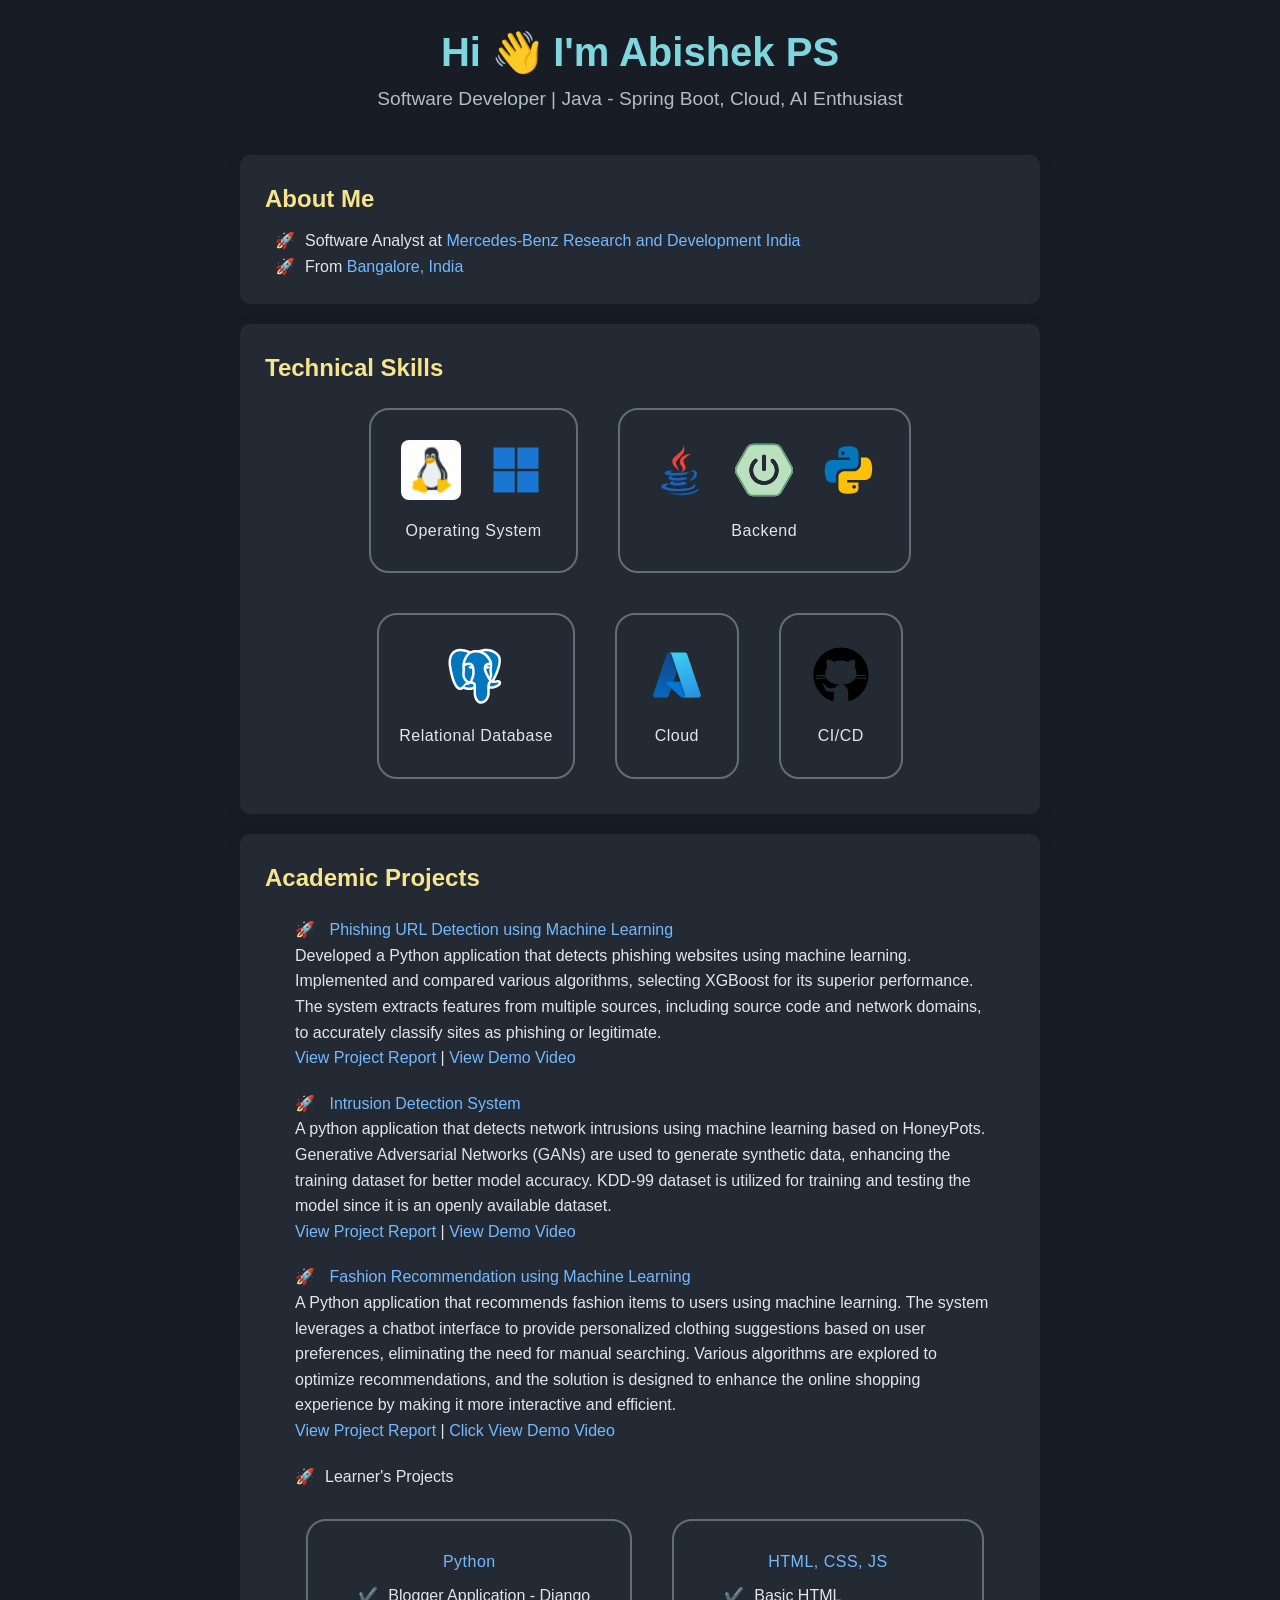
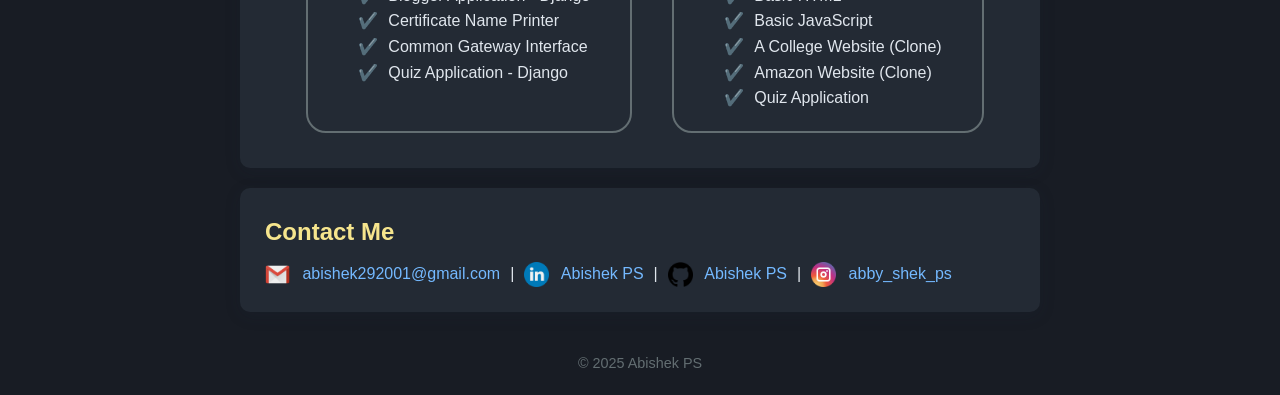
==== commit 08964df2: "Modifying Design" ====
--- a/index.html
+++ b/index.html
@@ -18,7 +18,7 @@
 	<section class="about">
 		<h2>About Me</h2>
 		<p>
-			<ul>
+			<ul class="bulltes">
 				<li>Software Analyst at <a href="https://www.mbrdi.co.in/" target="_blank">Mercedes-Benz Research and Development India</a></li>
 				<li>From <a href="https://maps.app.goo.gl/zx8NPSA3ckAKfrfv7" target="_blank">Bangalore, India</a></li>
 			</ul>
@@ -67,7 +67,7 @@
 	<section class="projects">
 		<h2>Academic Projects</h2>
 		<div class="projects-list">
-			<ul>
+			<ul class="bulltes">
 				<li>
 					<a href="https://github.com/a2bshek/PhishingURLDetection" target="_blank">Phishing URL Detection using Machine Learning</a>
 					<p>
@@ -110,6 +110,33 @@
 					</p>
 				</li>
 
+				<li>Learner's Projects</li>
+				<div class="skill-container">
+					<div class="skills-field">
+						<div class="skill-caption">
+							<a href="https://github.com/a2bshek/PythonPlayground" target="_blank">Python</a>
+						</div>
+						<ul class="default">
+							<li>Blogger Application - Django</li>
+							<li>Certificate Name Printer</li>
+							<li>Common Gateway Interface</li>
+							<li>Quiz Application - Django</li>
+						</ul>
+					</div>
+					<div class="skills-field">
+						<div class="skill-caption">
+							<a href="https://github.com/a2bshek/WebTech" target="_blank">HTML, CSS, JS</a>
+						</div>
+						<ul class="default">
+							<li>Basic HTML</li>
+							<li>Basic JavaScript</li>
+							<li>A College Website (Clone)</li>
+							<li>Amazon Website (Clone)</li>
+							<li>Quiz Application</li>
+						</ul>
+					</div>
+				</div>
+
 			</ul>
 		</div>
 	</section>
--- a/css/styles.css
+++ b/css/styles.css
@@ -46,7 +46,7 @@
   padding-left: 10px;
 }
 
-ul li::before {
+.bulltes li::before {
   content: "🚀";
   margin-right: 10px;
 }
@@ -132,4 +132,13 @@
 .contact a {
   color: #74b9ff;
   text-decoration: none;
+}
+
+.default li {
+  margin-top: 0;
+  margin-bottom: 0;
+}
+.default li::before {
+  content: "✔️";
+  margin-right: 10px;
 }
